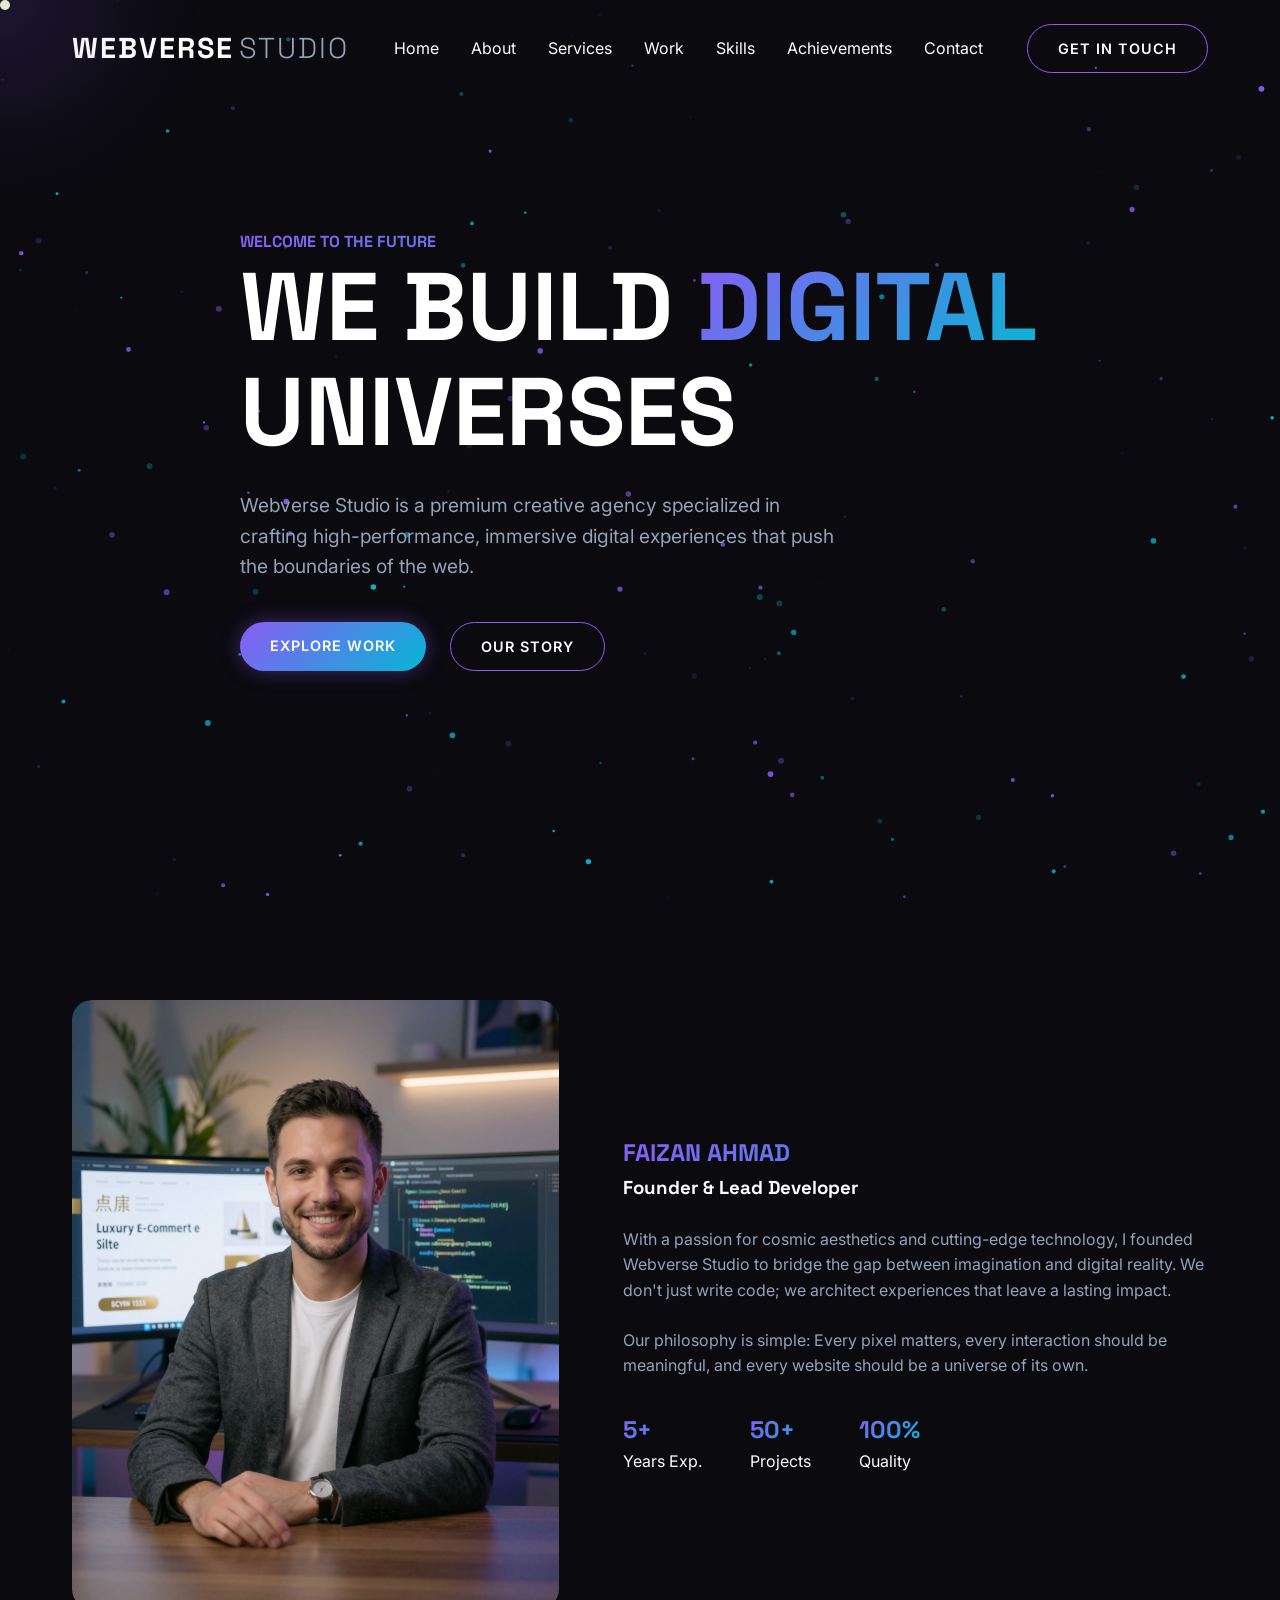
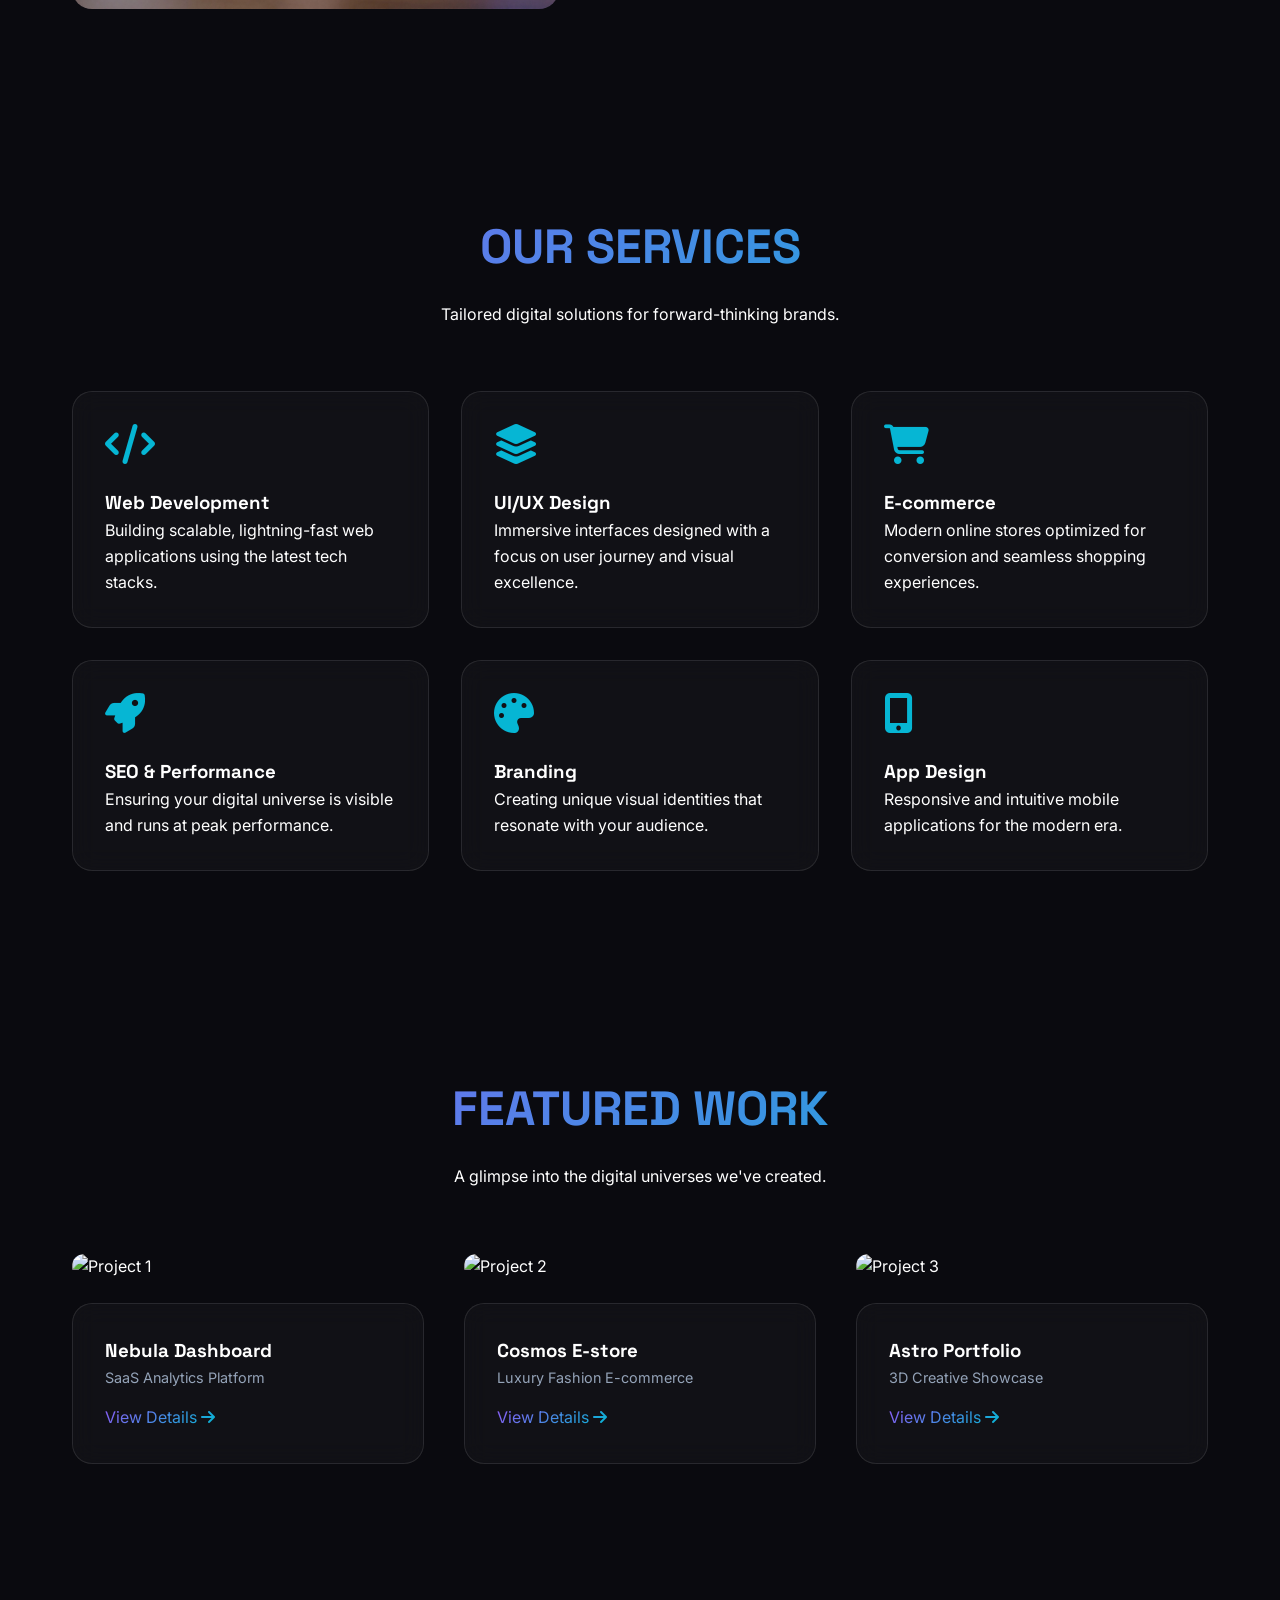
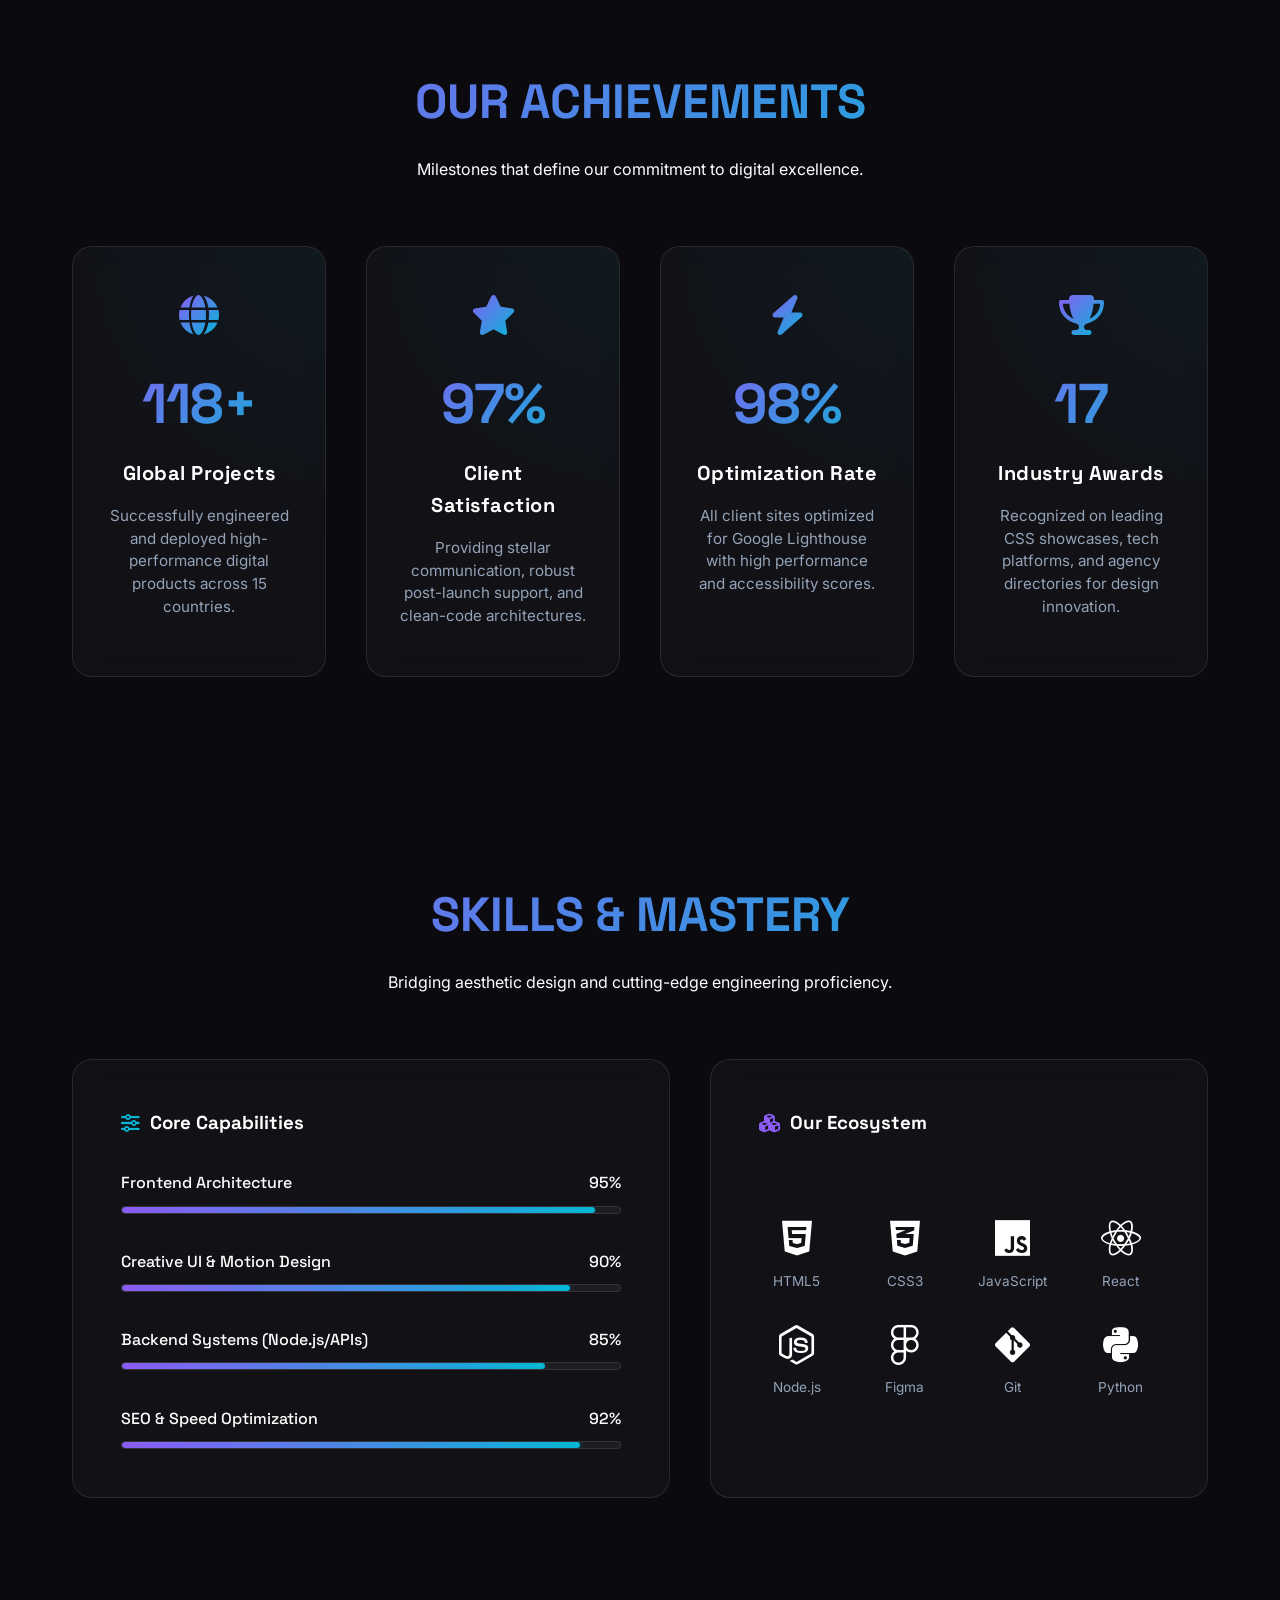
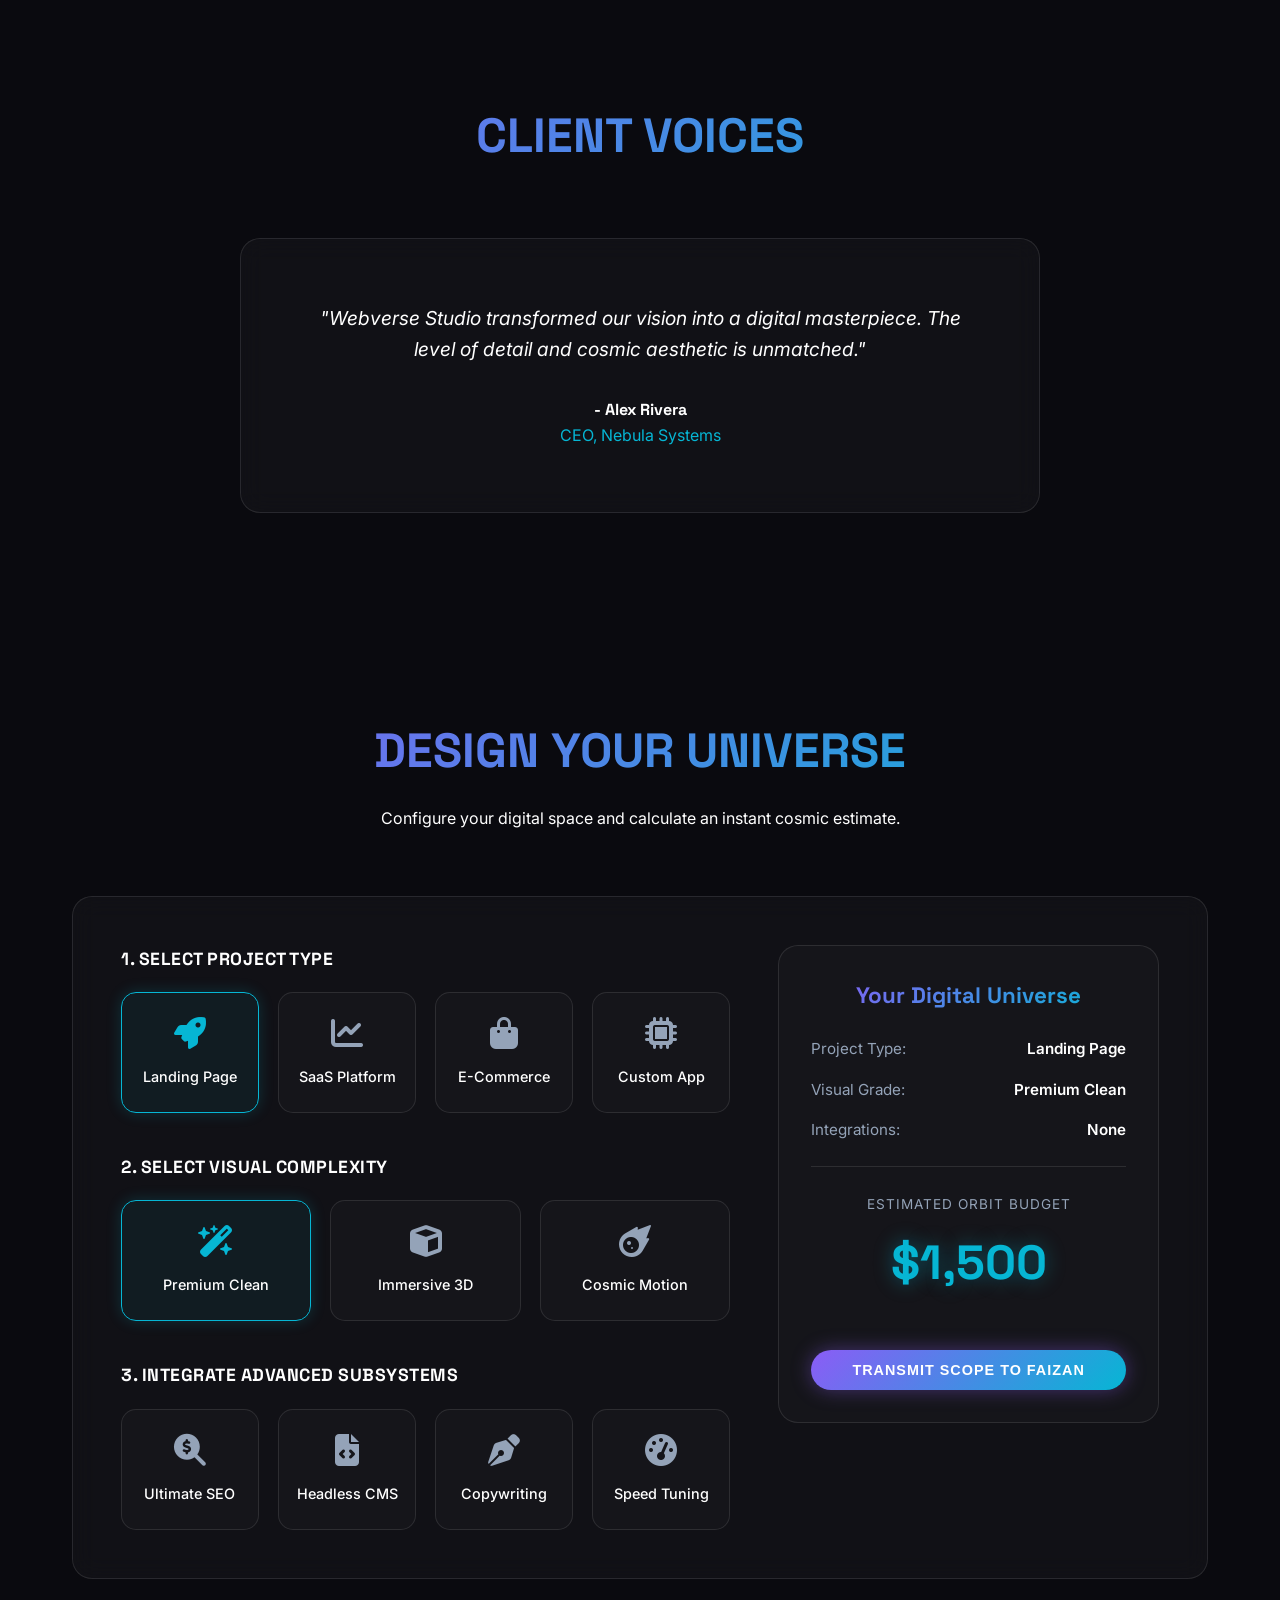
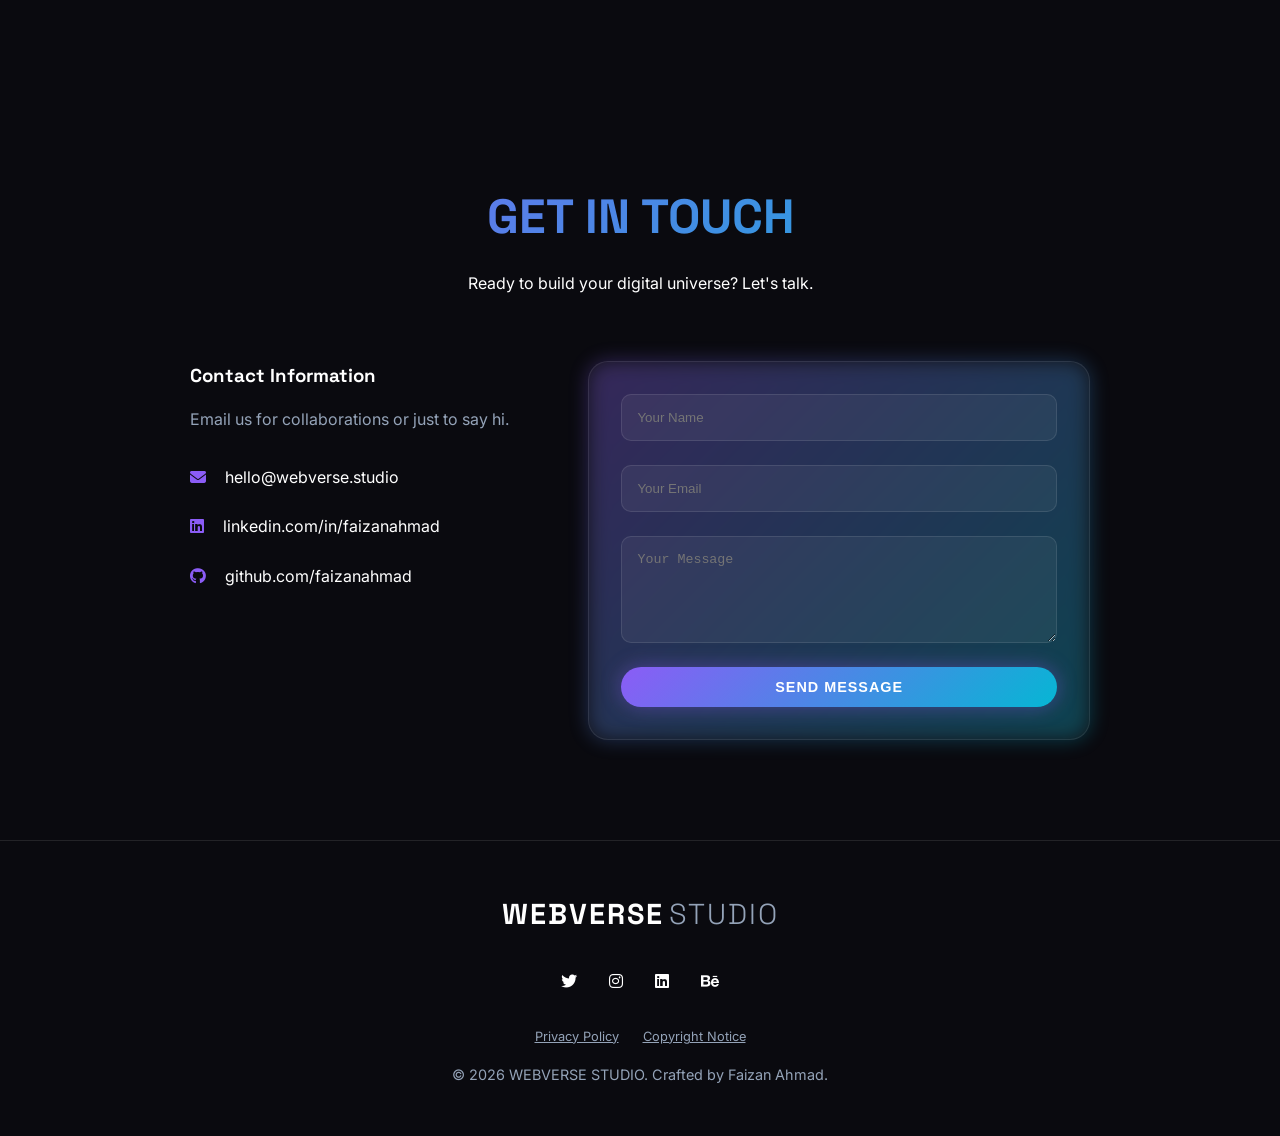
==== index.html @ db86d0aa "Add files via upload" ====
<!DOCTYPE html>
<html lang="en">
<head>
    <meta charset="UTF-8">
    <meta name="viewport" content="width=device-width, initial-scale=1.0">
    <title>WEBVERSE STUDIO | Faizan Ahmad</title>
    <meta name="description" content="WEBVERSE STUDIO - We don't just build websites. We build digital universes. Premium Web Development & Design by Faizan Ahmad.">
    <link rel="stylesheet" href="style.css">
    <link rel="stylesheet" href="https://cdnjs.cloudflare.com/ajax/libs/font-awesome/6.4.0/css/all.min.css">
</head>
<body>
    <!-- UI Elements -->
    <div id="custom-cursor"></div>
    <div id="cursor-glow"></div>
    <div id="scroll-progress"></div>

    <!-- Navigation -->
    <nav id="navbar">
        <div class="container nav-content">
            <a href="#" class="logo">WEBVERSE<span>STUDIO</span></a>
            <ul class="nav-links">
                <li><a href="#hero">Home</a></li>
                <li><a href="#about">About</a></li>
                <li><a href="#services">Services</a></li>
                <li><a href="#projects">Work</a></li>
                <li><a href="#skills">Skills</a></li>
                <li><a href="#achievements">Achievements</a></li>
                <li><a href="#contact">Contact</a></li>
            </ul>
            <a href="#contact" class="btn btn-secondary">Get In Touch</a>
        </div>
    </nav>

    <!-- Hero Section -->
    <section id="hero">
        <div id="canvas-container">
            <canvas id="particle-canvas"></canvas>
        </div>
        <div class="container">
            <div class="hero-content">
                <h4 class="text-gradient reveal">WELCOME TO THE FUTURE</h4>
                <h1 class="reveal">WE BUILD <span class="text-gradient">DIGITAL</span> UNIVERSES</h1>
                <p class="reveal">Webverse Studio is a premium creative agency specialized in crafting high-performance, immersive digital experiences that push the boundaries of the web.</p>
                <div class="cta-group reveal">
                    <a href="#projects" class="btn btn-primary">Explore Work</a>
                    <a href="#about" class="btn btn-secondary">Our Story</a>
                </div>
            </div>
        </div>
    </section>

    <!-- About Section -->
    <section id="about" class="section-padding">
        <div class="container">
            <div class="about-grid">
                <div class="about-image reveal">
                    <img src="faizan.jpg" alt="Faizan Ahmad">
                    <div class="about-glow"></div>
                </div>
                <div class="about-info reveal">
                    <h2 class="text-gradient">FAIZAN AHMAD</h2>
                    <h3 style="margin-bottom: 1.5rem;">Founder & Lead Developer</h3>
                    <p style="margin-bottom: 1.5rem; color: var(--gray);">With a passion for cosmic aesthetics and cutting-edge technology, I founded Webverse Studio to bridge the gap between imagination and digital reality. We don't just write code; we architect experiences that leave a lasting impact.</p>
                    <p style="margin-bottom: 2rem; color: var(--gray);">Our philosophy is simple: Every pixel matters, every interaction should be meaningful, and every website should be a universe of its own.</p>
                    <div class="stats" style="display: flex; gap: 3rem;">
                        <div class="stat">
                            <h2 class="text-gradient">5+</h2>
                            <p>Years Exp.</p>
                        </div>
                        <div class="stat">
                            <h2 class="text-gradient">50+</h2>
                            <p>Projects</p>
                        </div>
                        <div class="stat">
                            <h2 class="text-gradient">100%</h2>
                            <p>Quality</p>
                        </div>
                    </div>
                </div>
            </div>
        </div>
    </section>

    <!-- Services -->
    <section id="services" class="section-padding">
        <div class="container">
            <div class="section-title reveal">
                <h2 class="text-gradient">OUR SERVICES</h2>
                <p>Tailored digital solutions for forward-thinking brands.</p>
            </div>
            <div class="services-grid">
                <div class="glass-card service-card reveal">
                    <i class="fas fa-code"></i>
                    <h3>Web Development</h3>
                    <p>Building scalable, lightning-fast web applications using the latest tech stacks.</p>
                </div>
                <div class="glass-card service-card reveal">
                    <i class="fas fa-layer-group"></i>
                    <h3>UI/UX Design</h3>
                    <p>Immersive interfaces designed with a focus on user journey and visual excellence.</p>
                </div>
                <div class="glass-card service-card reveal">
                    <i class="fas fa-shopping-cart"></i>
                    <h3>E-commerce</h3>
                    <p>Modern online stores optimized for conversion and seamless shopping experiences.</p>
                </div>
                <div class="glass-card service-card reveal">
                    <i class="fas fa-rocket"></i>
                    <h3>SEO & Performance</h3>
                    <p>Ensuring your digital universe is visible and runs at peak performance.</p>
                </div>
                <div class="glass-card service-card reveal">
                    <i class="fas fa-palette"></i>
                    <h3>Branding</h3>
                    <p>Creating unique visual identities that resonate with your audience.</p>
                </div>
                <div class="glass-card service-card reveal">
                    <i class="fas fa-mobile-alt"></i>
                    <h3>App Design</h3>
                    <p>Responsive and intuitive mobile applications for the modern era.</p>
                </div>
            </div>
        </div>
    </section>

    <!-- Projects -->
    <section id="projects" class="section-padding">
        <div class="container">
            <div class="section-title reveal">
                <h2 class="text-gradient">FEATURED WORK</h2>
                <p>A glimpse into the digital universes we've created.</p>
            </div>
            <div class="projects-grid">
                <div class="project-card reveal">
                    <img src="https://images.unsplash.com/photo-1460925895917-afdab827c52f?auto=format&fit=crop&q=80&w=800" alt="Project 1" class="project-img">
                    <div class="glass-card">
                        <h3>Nebula Dashboard</h3>
                        <p style="color: var(--gray); font-size: 0.9rem; margin-bottom: 1rem;">SaaS Analytics Platform</p>
                        <a href="#" class="text-gradient">View Details <i class="fas fa-arrow-right"></i></a>
                    </div>
                </div>
                <div class="project-card reveal">
                    <img src="https://images.unsplash.com/photo-1498050108023-c5249f4df085?auto=format&fit=crop&q=80&w=800" alt="Project 2" class="project-img">
                    <div class="glass-card">
                        <h3>Cosmos E-store</h3>
                        <p style="color: var(--gray); font-size: 0.9rem; margin-bottom: 1rem;">Luxury Fashion E-commerce</p>
                        <a href="#" class="text-gradient">View Details <i class="fas fa-arrow-right"></i></a>
                    </div>
                </div>
                <div class="project-card reveal">
                    <img src="https://images.unsplash.com/photo-1558655146-d09347e92766?auto=format&fit=crop&q=80&w=800" alt="Project 3" class="project-img">
                    <div class="glass-card">
                        <h3>Astro Portfolio</h3>
                        <p style="color: var(--gray); font-size: 0.9rem; margin-bottom: 1rem;">3D Creative Showcase</p>
                        <a href="#" class="text-gradient">View Details <i class="fas fa-arrow-right"></i></a>
                    </div>
                </div>
            </div>
        </div>
    </section>

    <!-- Achievements Section -->
    <section id="achievements" class="section-padding">
        <div class="container">
            <div class="section-title reveal">
                <h2 class="text-gradient">OUR ACHIEVEMENTS</h2>
                <p>Milestones that define our commitment to digital excellence.</p>
            </div>
            <div class="achievements-grid">
                <div class="glass-card achievement-card reveal">
                    <i class="fas fa-globe"></i>
                    <h2 class="achievement-number text-gradient counter" data-target="120" data-suffix="+">0+</h2>
                    <h3>Global Projects</h3>
                    <p>Successfully engineered and deployed high-performance digital products across 15 countries.</p>
                </div>
                <div class="glass-card achievement-card reveal">
                    <i class="fas fa-star"></i>
                    <h2 class="achievement-number text-gradient counter" data-target="99" data-suffix="%">0%</h2>
                    <h3>Client Satisfaction</h3>
                    <p>Providing stellar communication, robust post-launch support, and clean-code architectures.</p>
                </div>
                <div class="glass-card achievement-card reveal">
                    <i class="fas fa-bolt"></i>
                    <h2 class="achievement-number text-gradient counter" data-target="100" data-suffix="%">0%</h2>
                    <h3>Optimization Rate</h3>
                    <p>All client sites optimized for Google Lighthouse with high performance and accessibility scores.</p>
                </div>
                <div class="glass-card achievement-card reveal">
                    <i class="fas fa-trophy"></i>
                    <h2 class="achievement-number text-gradient counter" data-target="18" data-suffix="">0</h2>
                    <h3>Industry Awards</h3>
                    <p>Recognized on leading CSS showcases, tech platforms, and agency directories for design innovation.</p>
                </div>
            </div>
        </div>
    </section>

    <!-- Skills & Tech Section -->
    <section id="skills" class="section-padding">
        <div class="container">
            <div class="section-title reveal">
                <h2 class="text-gradient">SKILLS & MASTERY</h2>
                <p>Bridging aesthetic design and cutting-edge engineering proficiency.</p>
            </div>
            
            <div class="skills-layout">
                <!-- Left: Progress Bars -->
                <div class="skills-progress glass-card reveal">
                    <h3 style="margin-bottom: 2rem; color: var(--white); font-family: var(--font-heading); display: flex; align-items: center; gap: 10px;"><i class="fas fa-sliders" style="color: var(--cyan);"></i>Core Capabilities</h3>
                    
                    <div class="skill-bar">
                        <div class="skill-info">
                            <span>Frontend Architecture</span>
                            <span>95%</span>
                        </div>
                        <div class="skill-track">
                            <div class="skill-fill" data-progress="95%"></div>
                        </div>
                    </div>
                    
                    <div class="skill-bar">
                        <div class="skill-info">
                            <span>Creative UI & Motion Design</span>
                            <span>90%</span>
                        </div>
                        <div class="skill-track">
                            <div class="skill-fill" data-progress="90%"></div>
                        </div>
                    </div>
                    
                    <div class="skill-bar">
                        <div class="skill-info">
                            <span>Backend Systems (Node.js/APIs)</span>
                            <span>85%</span>
                        </div>
                        <div class="skill-track">
                            <div class="skill-fill" data-progress="85%"></div>
                        </div>
                    </div>
                    
                    <div class="skill-bar">
                        <div class="skill-info">
                            <span>SEO & Speed Optimization</span>
                            <span>92%</span>
                        </div>
                        <div class="skill-track">
                            <div class="skill-fill" data-progress="92%"></div>
                        </div>
                    </div>
                </div>

                <!-- Right: Tech Stack Grid -->
                <div class="skills-tech glass-card reveal">
                    <h3 style="margin-bottom: 2rem; color: var(--white); font-family: var(--font-heading); display: flex; align-items: center; gap: 10px;"><i class="fas fa-cubes" style="color: var(--violet);"></i>Our Ecosystem</h3>
                    <div class="tech-grid">
                        <div class="tech-item"><i class="fab fa-html5"></i><span>HTML5</span></div>
                        <div class="tech-item"><i class="fab fa-css3-alt"></i><span>CSS3</span></div>
                        <div class="tech-item"><i class="fab fa-js"></i><span>JavaScript</span></div>
                        <div class="tech-item"><i class="fab fa-react"></i><span>React</span></div>
                        <div class="tech-item"><i class="fab fa-node-js"></i><span>Node.js</span></div>
                        <div class="tech-item"><i class="fab fa-figma"></i><span>Figma</span></div>
                        <div class="tech-item"><i class="fab fa-git-alt"></i><span>Git</span></div>
                        <div class="tech-item"><i class="fab fa-python"></i><span>Python</span></div>
                    </div>
                </div>
            </div>
        </div>
    </section>

    <!-- Testimonials -->
    <section id="testimonials" class="section-padding">
        <div class="container">
            <div class="section-title reveal">
                <h2 class="text-gradient">CLIENT VOICES</h2>
            </div>
            <div class="testimonial-slider glass-card reveal">
                <div class="testimonial-track">
                    <div class="testimonial-item">
                        <p class="testimonial-text">"Webverse Studio transformed our vision into a digital masterpiece. The level of detail and cosmic aesthetic is unmatched."</p>
                        <h4>- Alex Rivera</h4>
                        <p style="color: var(--cyan);">CEO, Nebula Systems</p>
                    </div>
                </div>
            </div>
        </div>
    </section>

    <!-- Universe Configurator (Interactive Engagement Hook) -->
    <section id="configurator" class="section-padding">
        <div class="container">
            <div class="section-title reveal">
                <h2 class="text-gradient">DESIGN YOUR UNIVERSE</h2>
                <p>Configure your digital space and calculate an instant cosmic estimate.</p>
            </div>
            
            <div class="configurator-container glass-card reveal">
                <div class="configurator-options">
                    <!-- Option Group 1: Project Type -->
                    <div class="config-group">
                        <h4>1. Select Project Type</h4>
                        <div class="config-grid">
                            <div class="config-card active" data-type="type" data-name="Landing Page" data-cost="1500">
                                <i class="fas fa-rocket"></i>
                                <span>Landing Page</span>
                            </div>
                            <div class="config-card" data-type="type" data-name="SaaS Platform" data-cost="4000">
                                <i class="fas fa-chart-line"></i>
                                <span>SaaS Platform</span>
                            </div>
                            <div class="config-card" data-type="type" data-name="E-Commerce" data-cost="3500">
                                <i class="fas fa-shopping-bag"></i>
                                <span>E-Commerce</span>
                            </div>
                            <div class="config-card" data-type="type" data-name="Custom Web App" data-cost="5000">
                                <i class="fas fa-microchip"></i>
                                <span>Custom App</span>
                            </div>
                        </div>
                    </div>

                    <!-- Option Group 2: Design Level -->
                    <div class="config-group">
                        <h4>2. Select Visual Complexity</h4>
                        <div class="config-grid">
                            <div class="config-card active" data-type="visual" data-name="Premium Clean" data-cost="0">
                                <i class="fas fa-wand-magic-sparkles"></i>
                                <span>Premium Clean</span>
                            </div>
                            <div class="config-card" data-type="visual" data-name="Immersive 3D" data-cost="1200">
                                <i class="fas fa-cube"></i>
                                <span>Immersive 3D</span>
                            </div>
                            <div class="config-card" data-type="visual" data-name="Cosmic Motion" data-cost="2000">
                                <i class="fas fa-meteor"></i>
                                <span>Cosmic Motion</span>
                            </div>
                        </div>
                    </div>

                    <!-- Option Group 3: Add-on Modules -->
                    <div class="config-group">
                        <h4>3. Integrate Advanced Subsystems</h4>
                        <div class="config-grid">
                            <div class="config-card select-multiple" data-type="addon" data-name="Ultimate SEO" data-cost="500">
                                <i class="fas fa-search-dollar"></i>
                                <span>Ultimate SEO</span>
                            </div>
                            <div class="config-card select-multiple" data-type="addon" data-name="Headless CMS" data-cost="800">
                                <i class="fas fa-file-code"></i>
                                <span>Headless CMS</span>
                            </div>
                            <div class="config-card select-multiple" data-type="addon" data-name="Copywriting" data-cost="600">
                                <i class="fas fa-pen-nib"></i>
                                <span>Copywriting</span>
                            </div>
                            <div class="config-card select-multiple" data-type="addon" data-name="Speed Tuning" data-cost="400">
                                <i class="fas fa-gauge-high"></i>
                                <span>Speed Tuning</span>
                            </div>
                        </div>
                    </div>
                </div>

                <!-- Configurator Summary Panel -->
                <div class="configurator-summary">
                    <h3>Your Digital Universe</h3>
                    <div class="summary-details">
                        <div class="summary-row">
                            <span>Project Type:</span>
                            <span id="summary-type">Landing Page</span>
                        </div>
                        <div class="summary-row">
                            <span>Visual Grade:</span>
                            <span id="summary-visual">Premium Clean</span>
                        </div>
                        <div class="summary-row">
                            <span>Integrations:</span>
                            <span id="summary-addons">None</span>
                        </div>
                    </div>
                    <hr style="border: 0; border-top: 1px solid var(--glass-border); margin: 1.5rem 0;">
                    <div class="price-display">
                        <span class="price-label">Estimated Orbit Budget</span>
                        <div class="price-value">$<span id="calc-price">1,500</span></div>
                    </div>
                    <button class="btn btn-primary" id="btn-transmit-scope" style="width: 100%; margin-top: 1.5rem;">Transmit Scope to Faizan</button>
                </div>
            </div>
        </div>
    </section>

    <!-- Contact Section -->
    <section id="contact" class="section-padding">
        <div class="container">
            <div class="section-title reveal">
                <h2 class="text-gradient">GET IN TOUCH</h2>
                <p>Ready to build your digital universe? Let's talk.</p>
            </div>
            <div class="contact-container">
                <div class="contact-info reveal">
                    <h3>Contact Information</h3>
                    <p style="margin: 1rem 0; color: var(--gray);">Email us for collaborations or just to say hi.</p>
                    <ul style="margin-top: 2rem;">
                        <li style="margin-bottom: 1.5rem;"><i class="fas fa-envelope" style="color: var(--violet); margin-right: 15px;"></i> hello@webverse.studio</li>
                        <li style="margin-bottom: 1.5rem;"><i class="fab fa-linkedin" style="color: var(--violet); margin-right: 15px;"></i> linkedin.com/in/faizanahmad</li>
                        <li style="margin-bottom: 1.5rem;"><i class="fab fa-github" style="color: var(--violet); margin-right: 15px;"></i> github.com/faizanahmad</li>
                    </ul>
                </div>
                <form class="contact-form reveal">
                    <input type="text" placeholder="Your Name" required>
                    <input type="email" placeholder="Your Email" required>
                    <textarea id="contact-message" placeholder="Your Message" rows="5" required></textarea>
                    <button type="submit" class="btn btn-primary">Send Message</button>
                </form>
            </div>
        </div>
    </section>

    <!-- Footer -->
    <footer>
        <div class="container">
            <a href="#" class="logo" style="display: block; margin-bottom: 2rem;">WEBVERSE<span>STUDIO</span></a>
            <div class="footer-links">
                <a href="#"><i class="fab fa-twitter"></i></a>
                <a href="#"><i class="fab fa-instagram"></i></a>
                <a href="#"><i class="fab fa-linkedin"></i></a>
                <a href="#"><i class="fab fa-behance"></i></a>
            </div>
            <p style="margin-bottom: 1rem; display: flex; justify-content: center; gap: 1.5rem; flex-wrap: wrap;">
                <a href="privacy.html" style="color: var(--gray); font-size: 0.8rem; text-decoration: underline;">Privacy Policy</a>
                <a href="copyright.html" style="color: var(--gray); font-size: 0.8rem; text-decoration: underline;">Copyright Notice</a>
            </p>
            <p style="color: var(--gray); font-size: 0.9rem;">&copy; 2026 WEBVERSE STUDIO. Crafted by Faizan Ahmad.</p>
        </div>
    </footer>

    <script src="main.js"></script>
</body>
</html>
---- style.css ----
@import url('https://fonts.googleapis.com/css2?family=Inter:wght@300;400;700&family=Space+Grotesk:wght@300;400;500;700&display=swap');

:root {
    --bg-black: #0a0a0f;
    --violet: #8b5cf6;
    --cyan: #06b6d4;
    --white: #ffffff;
    --gray: #94a3b8;
    --glass: rgba(255, 255, 255, 0.03);
    --glass-border: rgba(255, 255, 255, 0.1);
    --font-main: 'Inter', sans-serif;
    --font-heading: 'Space Grotesk', sans-serif;
    --transition: all 0.4s cubic-bezier(0.4, 0, 0.2, 1);
}

* {
    margin: 0;
    padding: 0;
    box-sizing: border-box;
    cursor: none; /* Custom cursor will be handled in JS */
}

body {
    background-color: var(--bg-black);
    color: var(--white);
    font-family: var(--font-main);
    line-height: 1.6;
    overflow-x: hidden;
}

h1, h2, h3, h4 {
    font-family: var(--font-heading);
}

a {
    text-decoration: none;
    color: inherit;
    transition: var(--transition);
}

ul {
    list-style: none;
}

/* --- Custom Scrollbar --- */
::-webkit-scrollbar {
    width: 6px;
}

::-webkit-scrollbar-track {
    background: var(--bg-black);
}

::-webkit-scrollbar-thumb {
    background: linear-gradient(to bottom, var(--violet), var(--cyan));
    border-radius: 10px;
}

/* --- Custom Cursor --- */
#custom-cursor {
    position: fixed;
    width: 20px;
    height: 20px;
    background: var(--white);
    border-radius: 50%;
    pointer-events: none;
    z-index: 9999;
    mix-blend-mode: difference;
    transition: transform 0.1s ease;
}

#cursor-glow {
    position: fixed;
    width: 400px;
    height: 400px;
    background: radial-gradient(circle, rgba(139, 92, 246, 0.15) 0%, transparent 70%);
    border-radius: 50%;
    pointer-events: none;
    z-index: 9998;
    transform: translate(-50%, -50%);
}

/* --- Scroll Progress --- */
#scroll-progress {
    position: fixed;
    top: 0;
    left: 0;
    height: 3px;
    background: linear-gradient(to right, var(--violet), var(--cyan));
    z-index: 10000;
    width: 0%;
}

/* --- Layout Utils --- */
.container {
    max-width: 1200px;
    margin: 0 auto;
    padding: 0 2rem;
}

.section-padding {
    padding: 100px 0;
}

.glass-card {
    background: var(--glass);
    backdrop-filter: blur(12px);
    border: 1px solid var(--glass-border);
    border-radius: 20px;
    padding: 2rem;
    transition: var(--transition);
}

.glass-card:hover {
    border-color: var(--violet);
    box-shadow: 0 0 20px rgba(139, 92, 246, 0.2);
    transform: translateY(-5px);
}

.text-gradient {
    background: linear-gradient(135deg, var(--violet), var(--cyan));
    -webkit-background-clip: text;
    -webkit-text-fill-color: transparent;
}

.btn {
    display: inline-block;
    padding: 12px 30px;
    border-radius: 50px;
    font-weight: 600;
    text-transform: uppercase;
    letter-spacing: 1px;
    font-size: 0.9rem;
    position: relative;
    overflow: hidden;
    z-index: 1;
}

.btn-primary {
    background: linear-gradient(135deg, var(--violet), var(--cyan));
    color: white;
    border: none;
    box-shadow: 0 0 20px rgba(139, 92, 246, 0.4);
}

.btn-primary:hover {
    box-shadow: 0 0 30px rgba(139, 92, 246, 0.6);
    transform: translateY(-2px);
}

.btn-secondary {
    border: 1px solid var(--violet);
    color: white;
}

/* --- Navigation --- */
nav {
    position: fixed;
    top: 0;
    width: 100%;
    z-index: 1000;
    padding: 1.5rem 0;
    transition: var(--transition);
}

nav.scrolled {
    background: rgba(10, 10, 15, 0.8);
    backdrop-filter: blur(10px);
    padding: 1rem 0;
    border-bottom: 1px solid var(--glass-border);
}

.nav-content {
    display: flex;
    justify-content: space-between;
    align-items: center;
}

.logo {
    font-size: 1.8rem;
    font-family: var(--font-heading);
    letter-spacing: 2px;
    font-weight: 700;
    text-transform: uppercase;
}

.logo span {
    font-weight: 300;
    color: var(--gray);
    margin-left: 5px;
}

.nav-links {
    display: flex;
    gap: 2rem;
}

.nav-links a:hover {
    color: var(--cyan);
}

/* --- Hero Section --- */
#hero {
    height: 100vh;
    display: flex;
    align-items: center;
    position: relative;
    overflow: hidden;
}

#canvas-container {
    position: absolute;
    top: 0;
    left: 0;
    width: 100%;
    height: 100%;
    z-index: -1;
}

.hero-content {
    max-width: 800px;
}

.hero-content h1 {
    font-size: clamp(3rem, 8vw, 6rem);
    line-height: 1.1;
    margin-bottom: 1.5rem;
}

.hero-content p {
    font-size: 1.2rem;
    color: var(--gray);
    margin-bottom: 2.5rem;
    max-width: 600px;
}

.cta-group {
    display: flex;
    gap: 1.5rem;
}

/* --- About Section --- */
.about-grid {
    display: grid;
    grid-template-columns: 1fr 1.2fr;
    gap: 4rem;
    align-items: center;
}

.about-image {
    position: relative;
    border-radius: 20px;
    overflow: hidden;
    aspect-ratio: 4/5;
}

.about-image img {
    width: 100%;
    height: 100%;
    object-fit: cover;
}

.about-glow {
    position: absolute;
    top: -20%;
    right: -20%;
    width: 60%;
    height: 60%;
    background: radial-gradient(circle, var(--violet) 0%, transparent 70%);
    filter: blur(60px);
    opacity: 0.4;
    z-index: -1;
}

/* --- Services --- */
.section-title {
    text-align: center;
    margin-bottom: 4rem;
}

.section-title h2 {
    font-size: 3rem;
    margin-bottom: 1rem;
}

.services-grid {
    display: grid;
    grid-template-columns: repeat(auto-fit, minmax(300px, 1fr));
    gap: 2rem;
}

.service-card i {
    font-size: 2.5rem;
    margin-bottom: 1.5rem;
    display: block;
    color: var(--cyan);
}

/* --- Projects --- */
.projects-grid {
    display: grid;
    grid-template-columns: repeat(auto-fit, minmax(350px, 1fr));
    gap: 2.5rem;
}

.project-card {
    position: relative;
    overflow: hidden;
}

.project-img {
    width: 100%;
    height: 250px;
    object-fit: cover;
    border-radius: 12px;
    margin-bottom: 1.5rem;
}

/* --- Achievements --- */
.achievements-grid {
    display: grid;
    grid-template-columns: repeat(auto-fit, minmax(220px, 1fr));
    gap: 2.5rem;
    margin-top: 3rem;
}

.achievement-card {
    text-align: center;
    position: relative;
    padding: 3rem 2rem;
    overflow: hidden;
}

.achievement-card::before {
    content: '';
    position: absolute;
    top: 0;
    left: 0;
    width: 100%;
    height: 100%;
    background: radial-gradient(circle at top right, rgba(6, 182, 212, 0.05), transparent 60%);
    pointer-events: none;
}

.achievement-card i {
    font-size: 2.5rem;
    margin-bottom: 1.5rem;
    background: linear-gradient(135deg, var(--violet), var(--cyan));
    -webkit-background-clip: text;
    -webkit-text-fill-color: transparent;
    display: inline-block;
}

.achievement-number {
    font-size: 3.5rem;
    font-weight: 700;
    font-family: var(--font-heading);
    margin-bottom: 0.5rem;
    letter-spacing: -1px;
}

.achievement-card h3 {
    font-size: 1.25rem;
    margin-bottom: 1rem;
    color: var(--white);
    letter-spacing: 0.5px;
}

.achievement-card p {
    color: var(--gray);
    font-size: 0.95rem;
    line-height: 1.5;
}

.achievement-card:hover::after {
    content: '';
    position: absolute;
    bottom: 0;
    left: 10%;
    width: 80%;
    height: 2px;
    background: linear-gradient(90deg, transparent, var(--cyan), var(--violet), transparent);
    box-shadow: 0 0 15px var(--cyan);
}

/* --- Skills & Tech --- */
.skills-layout {
    display: grid;
    grid-template-columns: 1.2fr 1fr;
    gap: 2.5rem;
    margin-top: 3rem;
}

.skills-progress, .skills-tech {
    padding: 3rem;
    height: 100%;
}

.skill-bar {
    margin-bottom: 2.2rem;
}

.skill-bar:last-child {
    margin-bottom: 0;
}

.skill-info {
    display: flex;
    justify-content: space-between;
    margin-bottom: 0.6rem;
    font-family: var(--font-heading);
    font-weight: 500;
    font-size: 1rem;
}

.skill-track {
    width: 100%;
    height: 8px;
    background: rgba(255, 255, 255, 0.05);
    border-radius: 10px;
    overflow: hidden;
    position: relative;
    border: 1px solid var(--glass-border);
}

.skill-fill {
    height: 100%;
    width: 0%; /* Dynamic fill via JS */
    background: linear-gradient(90deg, var(--violet), var(--cyan));
    border-radius: 10px;
    box-shadow: 0 0 10px rgba(6, 182, 212, 0.4);
    transition: width 1.5s cubic-bezier(0.25, 1, 0.5, 1);
}

.tech-grid {
    display: grid;
    grid-template-columns: repeat(4, 1fr);
    gap: 2rem;
    height: calc(100% - 4rem);
    align-content: center;
}

.tech-item {
    display: flex;
    flex-direction: column;
    align-items: center;
    gap: 0.8rem;
    font-size: 0.85rem;
    color: var(--gray);
    transition: var(--transition);
}

.tech-item i {
    font-size: 2.5rem;
    color: var(--white);
    transition: var(--transition);
}

.tech-item:hover {
    color: var(--cyan);
    transform: translateY(-8px);
}

.tech-item:hover i {
    color: var(--cyan);
    text-shadow: 0 0 15px rgba(6, 182, 212, 0.6);
}

/* --- Universe Configurator --- */
.configurator-container {
    display: grid;
    grid-template-columns: 1.6fr 1fr;
    gap: 3rem;
    margin-top: 3rem;
    align-items: start;
    padding: 3rem;
}

.config-group {
    margin-bottom: 2.5rem;
}

.config-group:last-child {
    margin-bottom: 0;
}

.config-group h4 {
    font-size: 1.1rem;
    margin-bottom: 1.2rem;
    color: var(--white);
    font-family: var(--font-heading);
    letter-spacing: 0.5px;
    text-transform: uppercase;
}

.config-grid {
    display: grid;
    grid-template-columns: repeat(auto-fit, minmax(130px, 1fr));
    gap: 1.2rem;
}

.config-card {
    background: rgba(255, 255, 255, 0.02);
    border: 1px solid var(--glass-border);
    border-radius: 15px;
    padding: 1.5rem 1rem;
    text-align: center;
    transition: var(--transition);
    display: flex;
    flex-direction: column;
    align-items: center;
    gap: 1rem;
    cursor: pointer;
}

.config-card i {
    font-size: 2rem;
    color: var(--gray);
    transition: var(--transition);
}

.config-card span {
    font-size: 0.9rem;
    font-weight: 500;
    transition: var(--transition);
}

.config-card:hover {
    border-color: rgba(139, 92, 246, 0.4);
    background: rgba(255, 255, 255, 0.04);
    transform: translateY(-3px);
}

.config-card.active {
    border-color: var(--cyan);
    background: rgba(6, 182, 212, 0.06);
    box-shadow: 0 0 15px rgba(6, 182, 212, 0.2);
}

.config-card.active i {
    color: var(--cyan);
}

.config-card.active span {
    color: var(--white);
}

.configurator-summary {
    background: rgba(255, 255, 255, 0.02);
    border: 1px solid var(--glass-border);
    border-radius: 20px;
    padding: 2rem;
    position: sticky;
    top: 100px;
}

.configurator-summary h3 {
    font-size: 1.4rem;
    margin-bottom: 1.5rem;
    text-align: center;
    background: linear-gradient(135deg, var(--violet), var(--cyan));
    -webkit-background-clip: text;
    -webkit-text-fill-color: transparent;
}

.summary-details {
    display: flex;
    flex-direction: column;
    gap: 1rem;
}

.summary-row {
    display: flex;
    justify-content: space-between;
    font-size: 0.95rem;
}

.summary-row span:first-child {
    color: var(--gray);
}

.summary-row span:last-child {
    color: var(--white);
    font-weight: 600;
    text-align: right;
    max-width: 60%;
}

.price-display {
    text-align: center;
    margin: 1.5rem 0;
}

.price-label {
    font-size: 0.85rem;
    color: var(--gray);
    text-transform: uppercase;
    letter-spacing: 1px;
}

.price-value {
    font-size: 3rem;
    font-weight: 700;
    font-family: var(--font-heading);
    color: var(--cyan);
    text-shadow: 0 0 20px rgba(6, 182, 212, 0.4);
    margin-top: 0.5rem;
}

/* --- Testimonials --- */
.testimonial-slider {
    max-width: 800px;
    margin: 0 auto;
    position: relative;
    overflow: hidden;
}

.testimonial-track {
    display: flex;
    transition: transform 0.5s ease-in-out;
}

.testimonial-item {
    min-width: 100%;
    padding: 2rem;
    text-align: center;
}

.testimonial-text {
    font-size: 1.2rem;
    font-style: italic;
    margin-bottom: 2rem;
}

/* --- Contact Section --- */
.contact-container {
    max-width: 900px;
    margin: 0 auto;
    display: grid;
    grid-template-columns: 1fr 1.5fr;
    gap: 4rem;
}

.contact-form {
    display: flex;
    flex-direction: column;
    gap: 1.5rem;
    position: relative;
    padding: 2rem;
    border-radius: 20px;
    background: var(--glass);
    border: 1px solid var(--glass-border);
}

.contact-form::before {
    content: '';
    position: absolute;
    inset: -1px;
    background: linear-gradient(135deg, var(--violet), var(--cyan));
    border-radius: 20px;
    z-index: -1;
    opacity: 0.3;
    filter: blur(10px);
}

input, textarea {
    background: rgba(255, 255, 255, 0.05);
    border: 1px solid var(--glass-border);
    padding: 15px;
    border-radius: 10px;
    color: white;
    outline: none;
    transition: var(--transition);
}

input:focus, textarea:focus {
    border-color: var(--cyan);
    background: rgba(255, 255, 255, 0.08);
}

/* --- Footer --- */
footer {
    border-top: 1px solid var(--glass-border);
    padding: 50px 0;
    text-align: center;
}

.footer-links {
    display: flex;
    justify-content: center;
    gap: 2rem;
    margin-bottom: 2rem;
}

.reveal {
    opacity: 0;
    transform: translateY(40px);
    transition: opacity 1s cubic-bezier(0.22, 1, 0.36, 1), transform 1s cubic-bezier(0.22, 1, 0.36, 1);
}

.reveal.active {
    opacity: 1;
    transform: translateY(0);
}

/* Stagger reveals */
.hero-content .reveal:nth-child(1) { transition-delay: 0.1s; }
.hero-content .reveal:nth-child(2) { transition-delay: 0.3s; }
.hero-content .reveal:nth-child(3) { transition-delay: 0.5s; }
.hero-content .reveal:nth-child(4) { transition-delay: 0.7s; }

.services-grid .reveal:nth-child(2) { transition-delay: 0.1s; }
.services-grid .reveal:nth-child(3) { transition-delay: 0.2s; }
.services-grid .reveal:nth-child(4) { transition-delay: 0.3s; }
.services-grid .reveal:nth-child(5) { transition-delay: 0.4s; }
.services-grid .reveal:nth-child(6) { transition-delay: 0.5s; }

.projects-grid .reveal:nth-child(2) { transition-delay: 0.2s; }
.projects-grid .reveal:nth-child(3) { transition-delay: 0.4s; }

.achievements-grid .reveal:nth-child(2) { transition-delay: 0.15s; }
.achievements-grid .reveal:nth-child(3) { transition-delay: 0.3s; }
.achievements-grid .reveal:nth-child(4) { transition-delay: 0.45s; }

/* Custom cursor refinement */
#custom-cursor {
    width: 10px;
    height: 10px;
}

/* --- Mobile Responsive --- */
@media (max-width: 768px) {
    .about-grid, .contact-container, .skills-layout, .configurator-container {
        grid-template-columns: 1fr;
    }
    
    .tech-grid {
        grid-template-columns: repeat(3, 1fr);
    }
    
    .configurator-summary {
        position: static;
        margin-top: 2rem;
    }
    
    .nav-links {
        display: none;
    }
    
    .hero-content h1 {
        font-size: 3.5rem;
    }
    
    .section-title h2 {
        font-size: 2.5rem;
    }
}
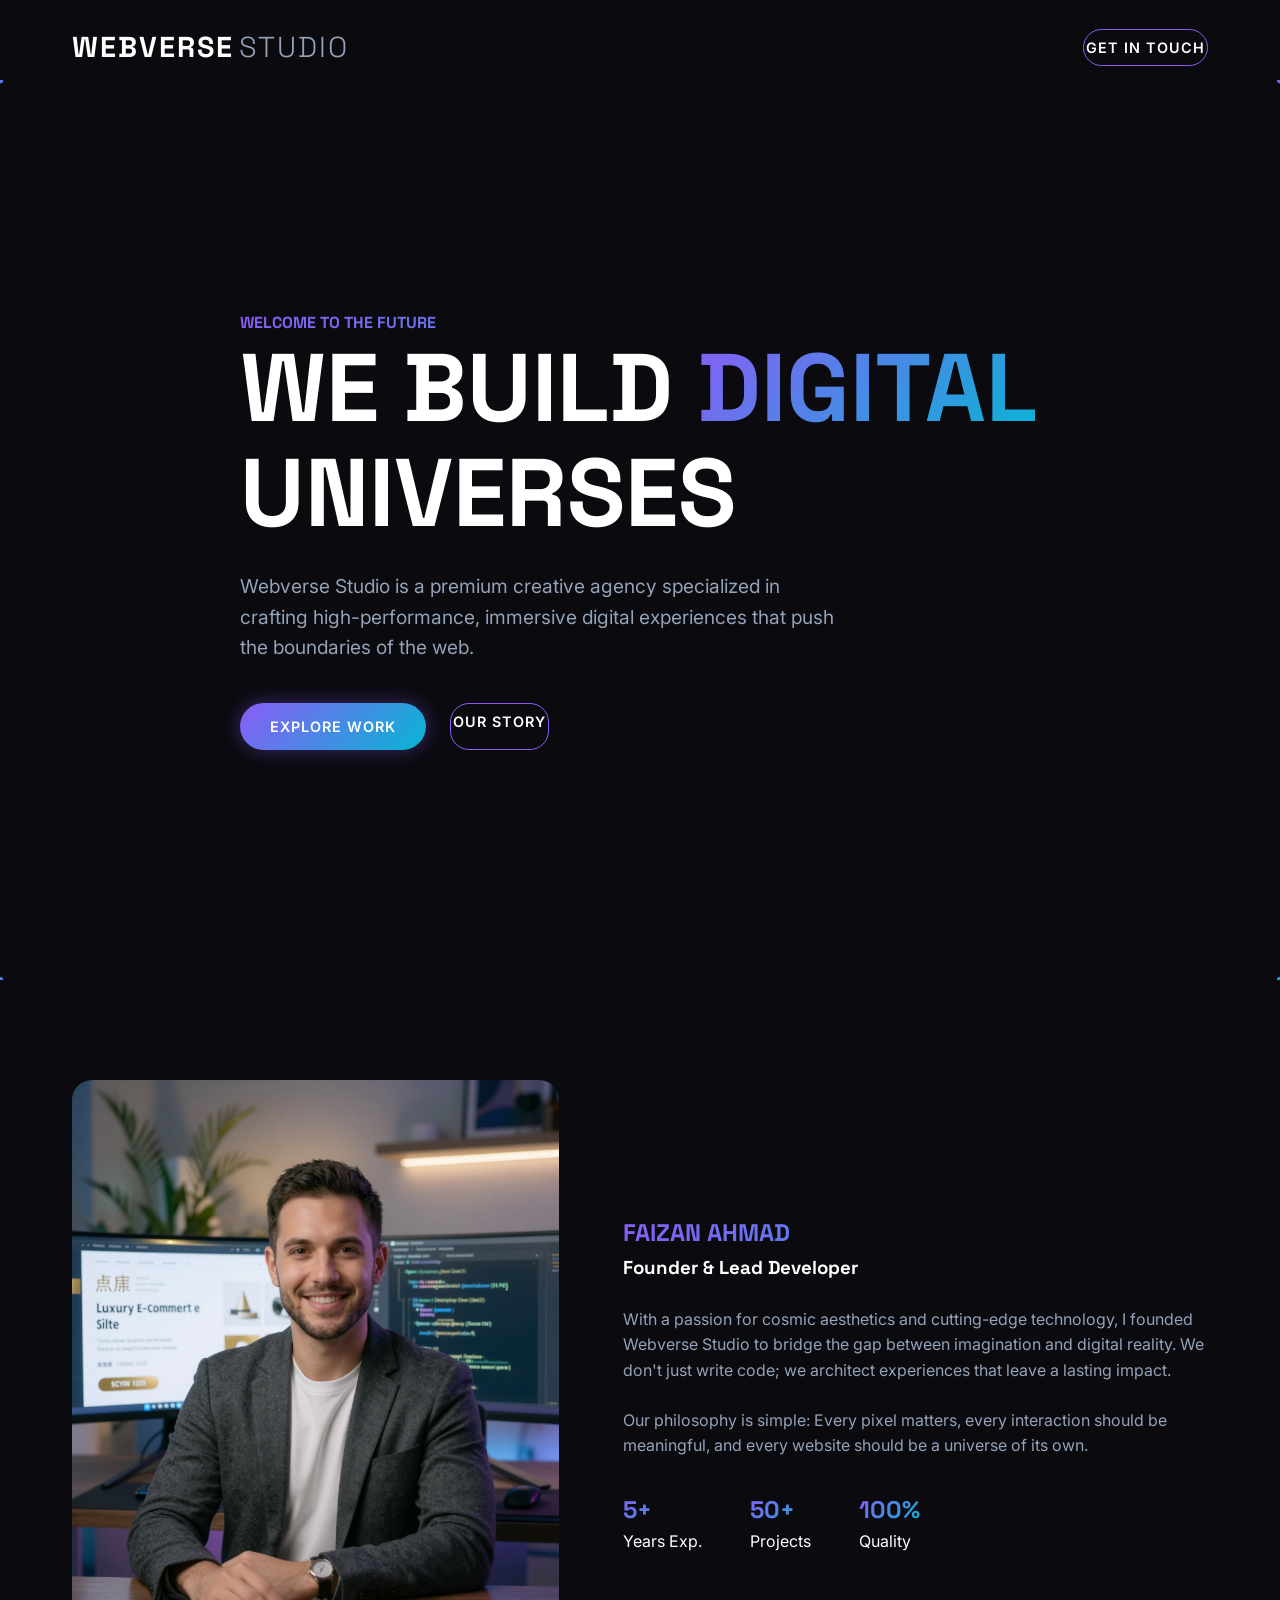
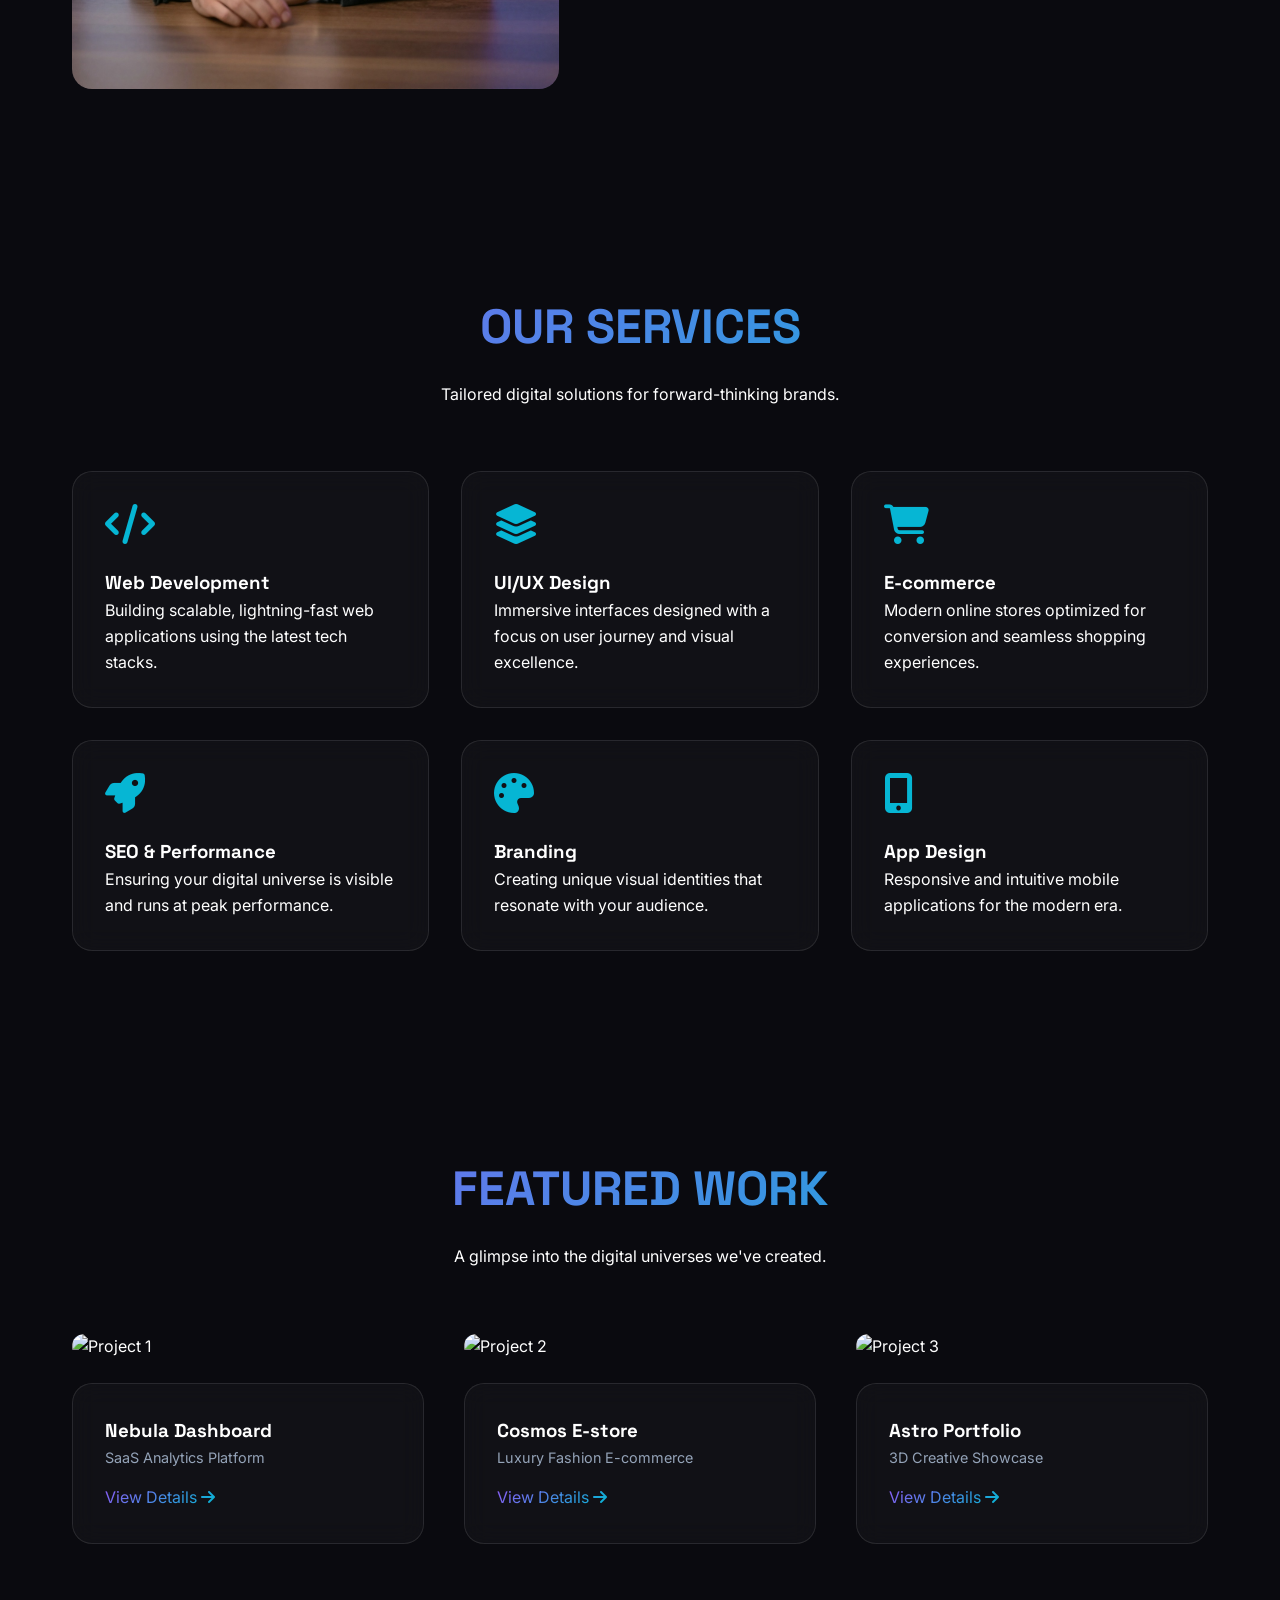
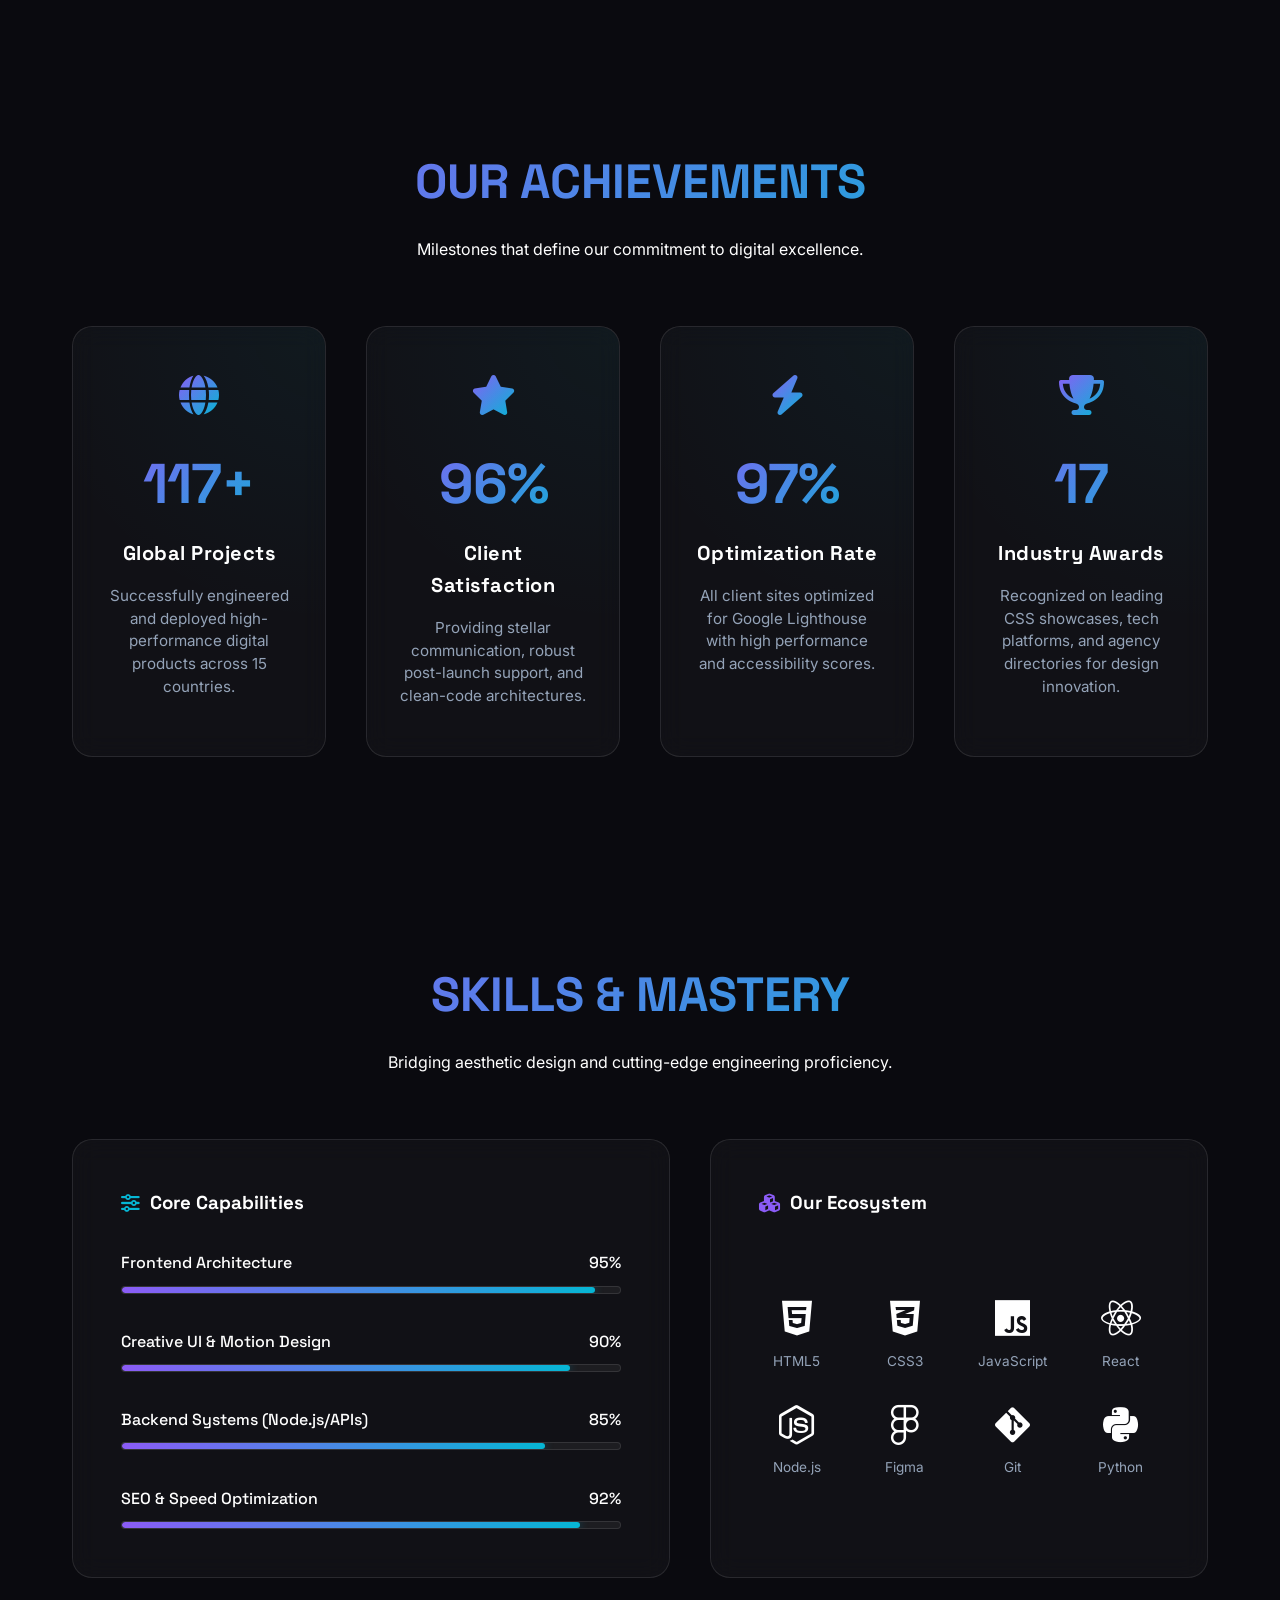
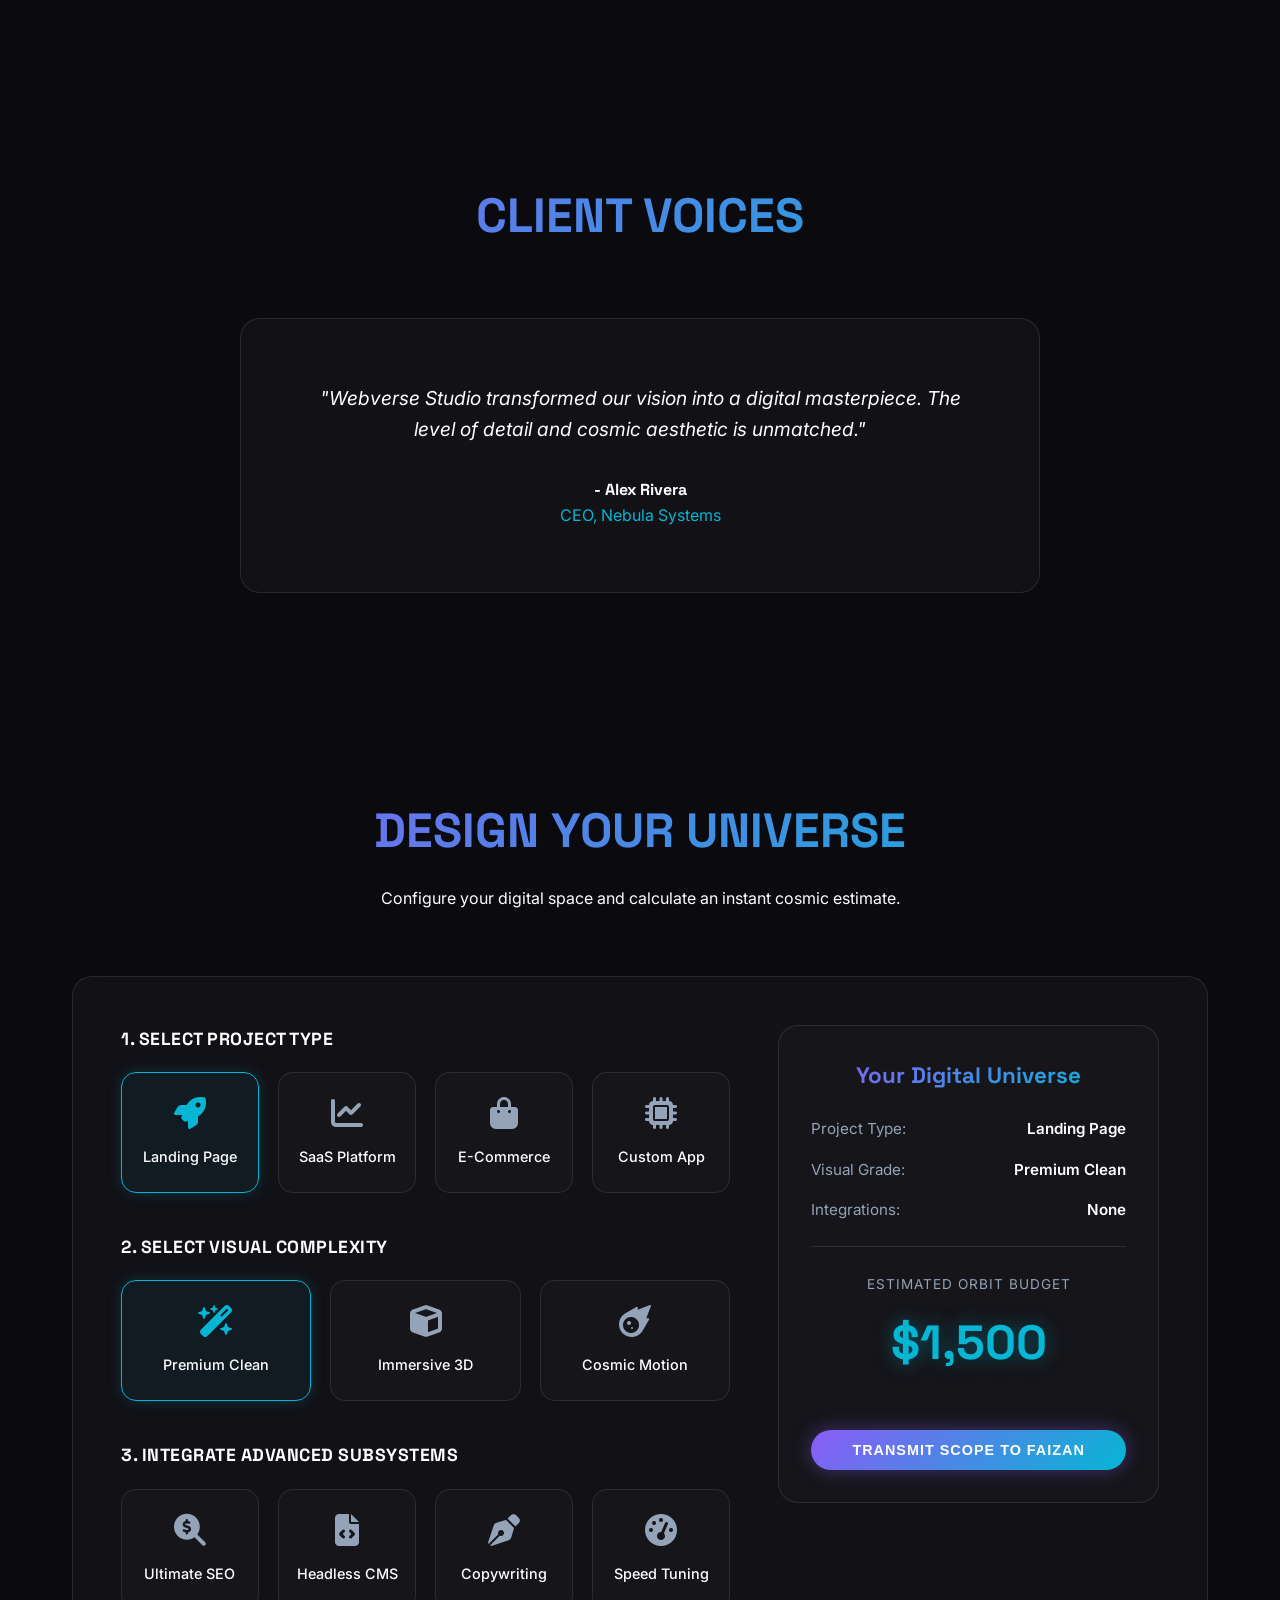
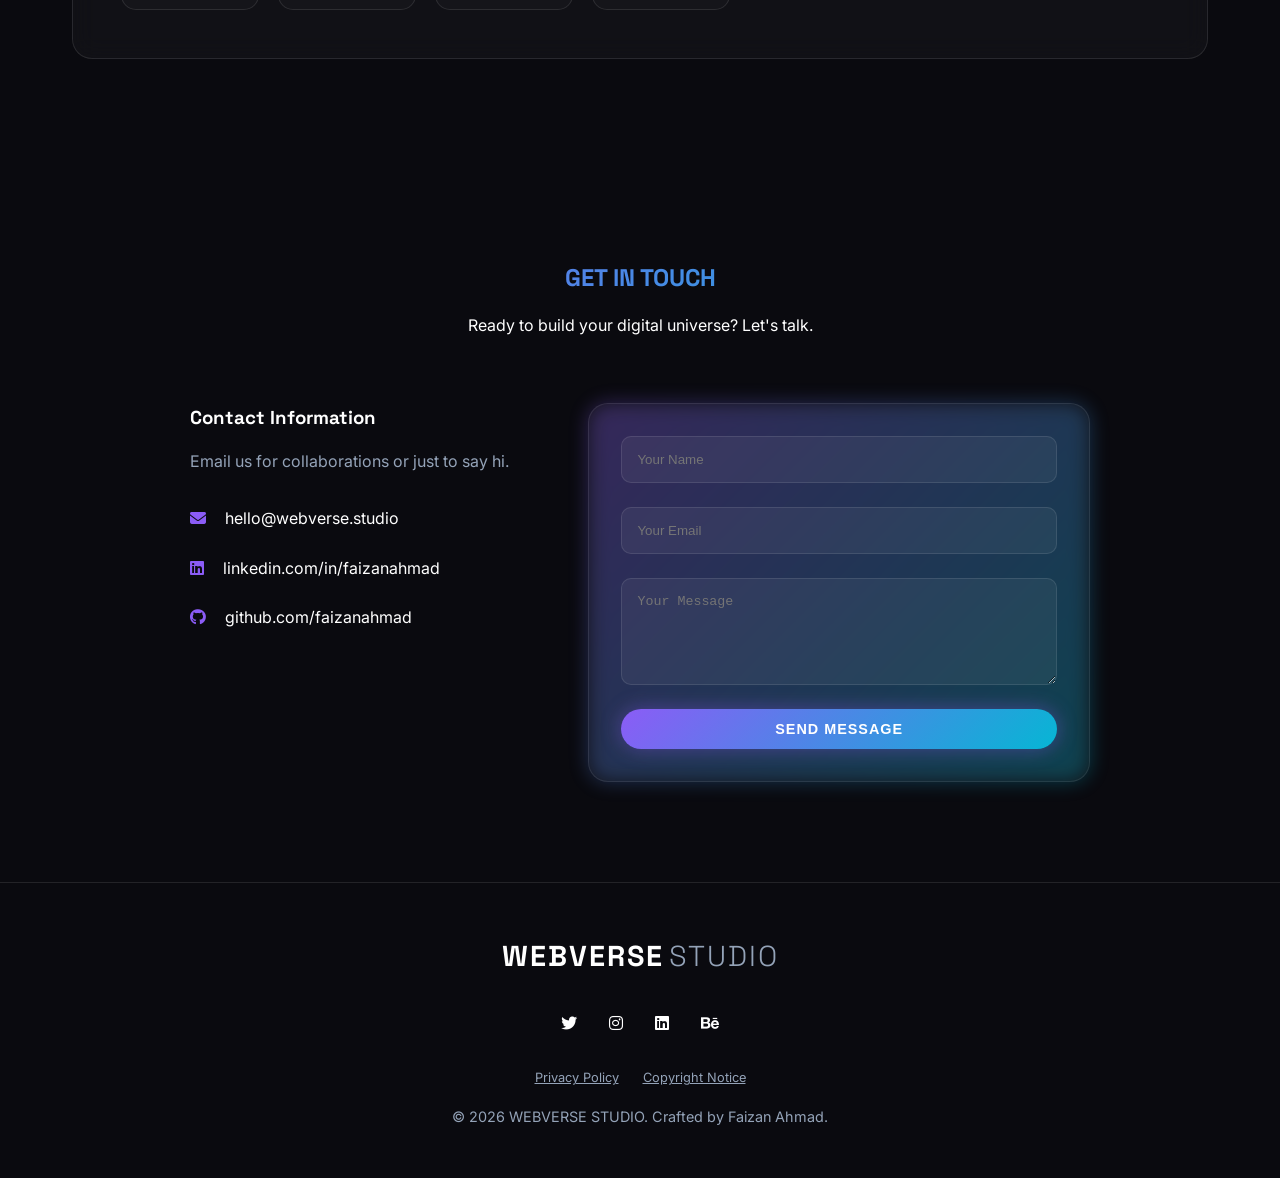
==== commit 1c08255c: "Add files via upload" ====
--- a/index.html
+++ b/index.html
@@ -14,22 +14,24 @@
     <div id="cursor-glow"></div>
     <div id="scroll-progress"></div>
 
+
     <!-- Navigation -->
-    <nav id="navbar">
-        <div class="container nav-content">
-            <a href="#" class="logo">WEBVERSE<span>STUDIO</span></a>
-            <ul class="nav-links">
-                <li><a href="#hero">Home</a></li>
-                <li><a href="#about">About</a></li>
-                <li><a href="#services">Services</a></li>
-                <li><a href="#projects">Work</a></li>
-                <li><a href="#skills">Skills</a></li>
-                <li><a href="#achievements">Achievements</a></li>
-                <li><a href="#contact">Contact</a></li>
-            </ul>
-            <a href="#contact" class="btn btn-secondary">Get In Touch</a>
-        </div>
-    </nav>
+<nav id="navbar">
+    <div class="container nav-content">
+
+        <a href="#" class="logo">WEBVERSE<span>STUDIO</span></a>
+        <ul class="nav-links">
+            <li><a href="#hero">Home</a></li>
+            <li><a href="#about">About</a></li>
+            <li><a href="#services">Services</a></li>
+            <li><a href="#projects">Work</a></li>
+            <li><a href="#skills">Skills</a></li>
+            <li><a href="#achievements">Achievements</a></li>
+            <li><a href="#contact">Contact</a></li>
+        </ul>
+        <a href="#contact" class="btn btn-secondary">Get In Touch</a>
+    </div>
+</nav>
 
     <!-- Hero Section -->
     <section id="hero">
--- a/style.css
+++ b/style.css
@@ -17,7 +17,7 @@
     margin: 0;
     padding: 0;
     box-sizing: border-box;
-    cursor: none; /* Custom cursor will be handled in JS */
+    cursor: default; /* Default cursor for touch devices */
 }
 
 body {
@@ -26,6 +26,7 @@
     font-family: var(--font-main);
     line-height: 1.6;
     overflow-x: hidden;
+    padding-top: 80px; /* Prevent header overlap */
 }
 
 h1, h2, h3, h4 {
@@ -56,29 +57,10 @@
     border-radius: 10px;
 }
 
-/* --- Custom Cursor --- */
-#custom-cursor {
-    position: fixed;
-    width: 20px;
-    height: 20px;
-    background: var(--white);
-    border-radius: 50%;
-    pointer-events: none;
-    z-index: 9999;
-    mix-blend-mode: difference;
-    transition: transform 0.1s ease;
-}
-
-#cursor-glow {
-    position: fixed;
-    width: 400px;
-    height: 400px;
-    background: radial-gradient(circle, rgba(139, 92, 246, 0.15) 0%, transparent 70%);
-    border-radius: 50%;
-    pointer-events: none;
-    z-index: 9998;
-    transform: translate(-50%, -50%);
-}
+/* Custom cursor removed */
+/* Custom cursor media query removed */
+
+/* Cursor glow removed */
 
 /* --- Scroll Progress --- */
 #scroll-progress {
@@ -151,6 +133,8 @@
 .btn-secondary {
     border: 1px solid var(--violet);
     color: white;
+    padding: 6px 2px;
+    border-radius: 19px;
 }
 
 /* --- Navigation --- */
@@ -723,10 +707,7 @@
 .achievements-grid .reveal:nth-child(4) { transition-delay: 0.45s; }
 
 /* Custom cursor refinement */
-#custom-cursor {
-    width: 10px;
-    height: 10px;
-}
+/* Removed duplicated cursor definition – handled via media query */
 
 /* --- Mobile Responsive --- */
 @media (max-width: 768px) {
@@ -735,7 +716,7 @@
     }
     
     .tech-grid {
-        grid-template-columns: repeat(3, 1fr);
+        grid-template-columns: repeat(2, 1fr);
     }
     
     .configurator-summary {
@@ -748,10 +729,29 @@
     }
     
     .hero-content h1 {
-        font-size: 3.5rem;
+        font-size: clamp(2.5rem, 8vw, 4rem);
     }
     
     .section-title h2 {
-        font-size: 2.5rem;
+        font-size: clamp(2rem, 6vw, 3rem);
     }
 }
+/* Mobile enhancements */
+.burger { display: none; }
+/* Smaller font for Contact section title */
+#contact .section-title h2 {
+    font-size: 1.5rem; /* smaller than default */
+}
+
+.nav-links {
+    display: none;
+}
+.nav-links.active {
+    display: flex;
+    flex-direction: column;
+    gap: 1rem;
+}
+/* Configurator summary full width on mobile */
+.configurator-summary {
+    width: 100%;
+}
